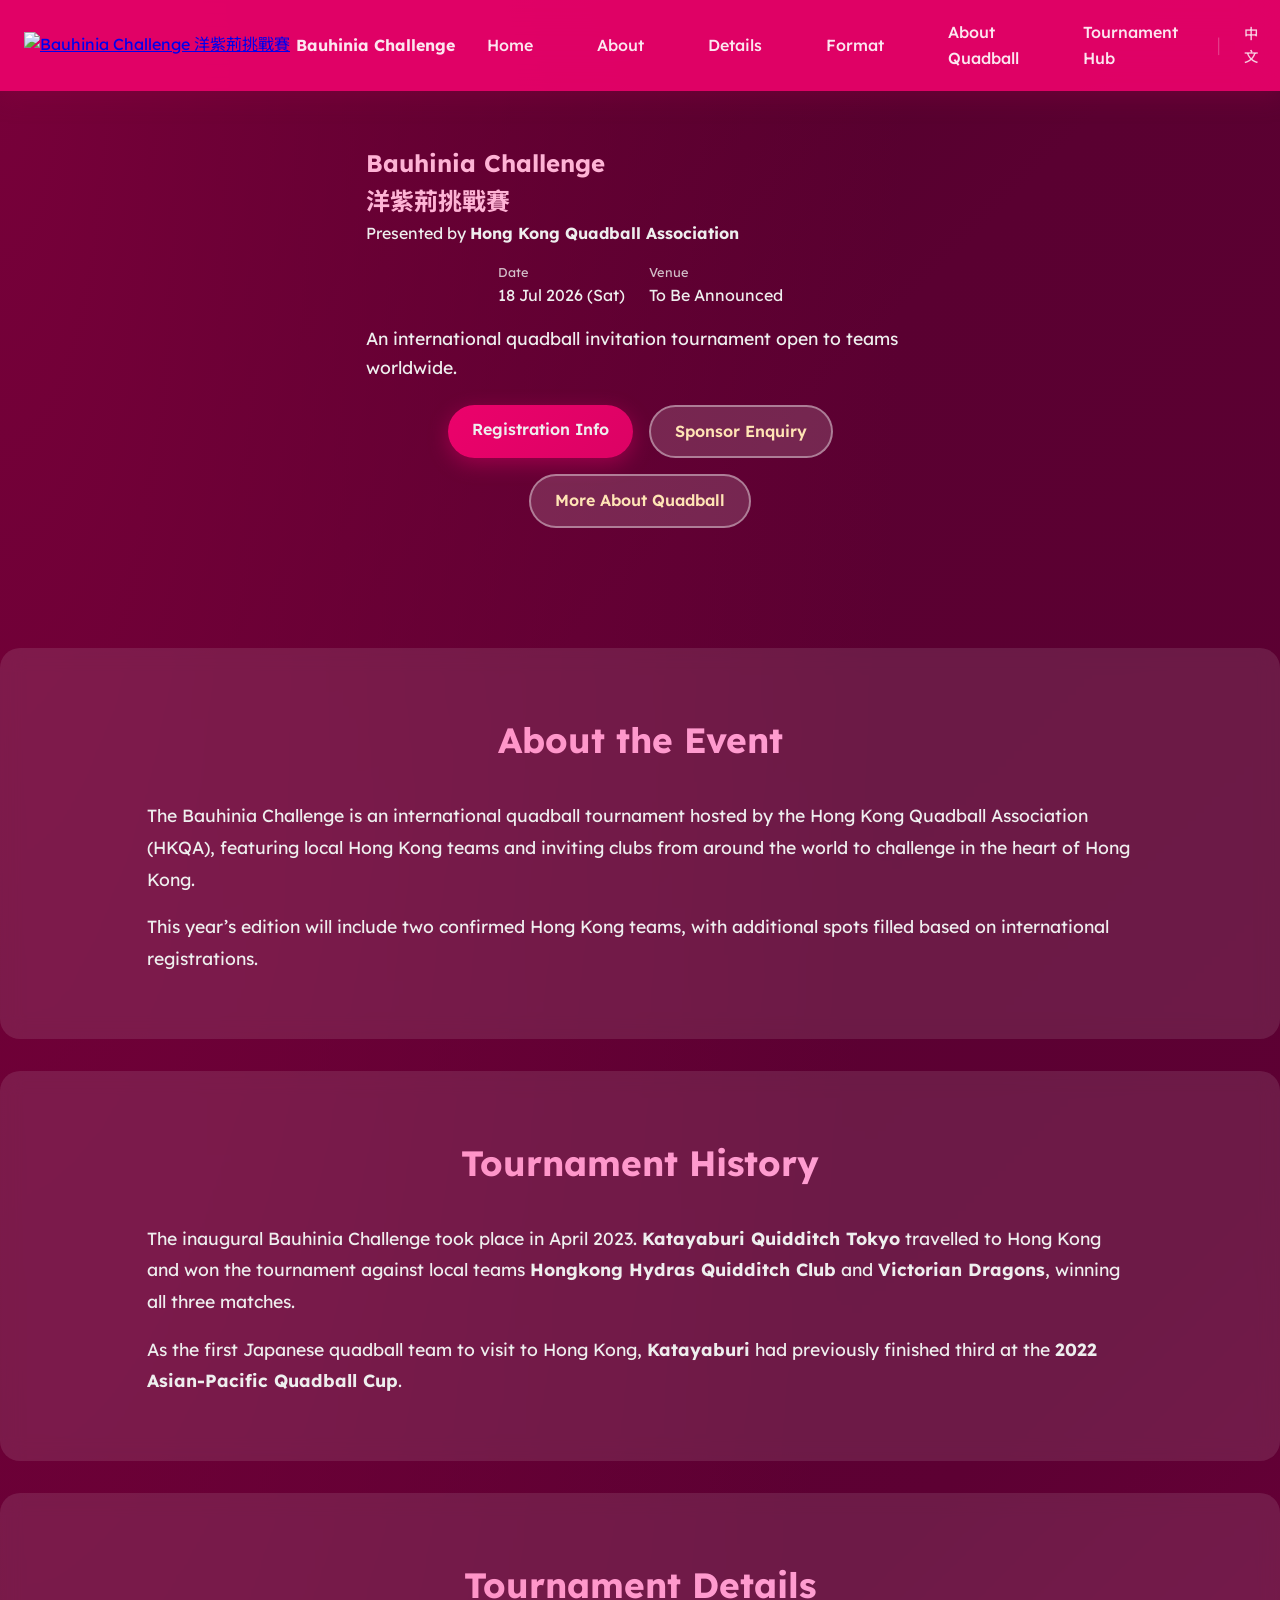
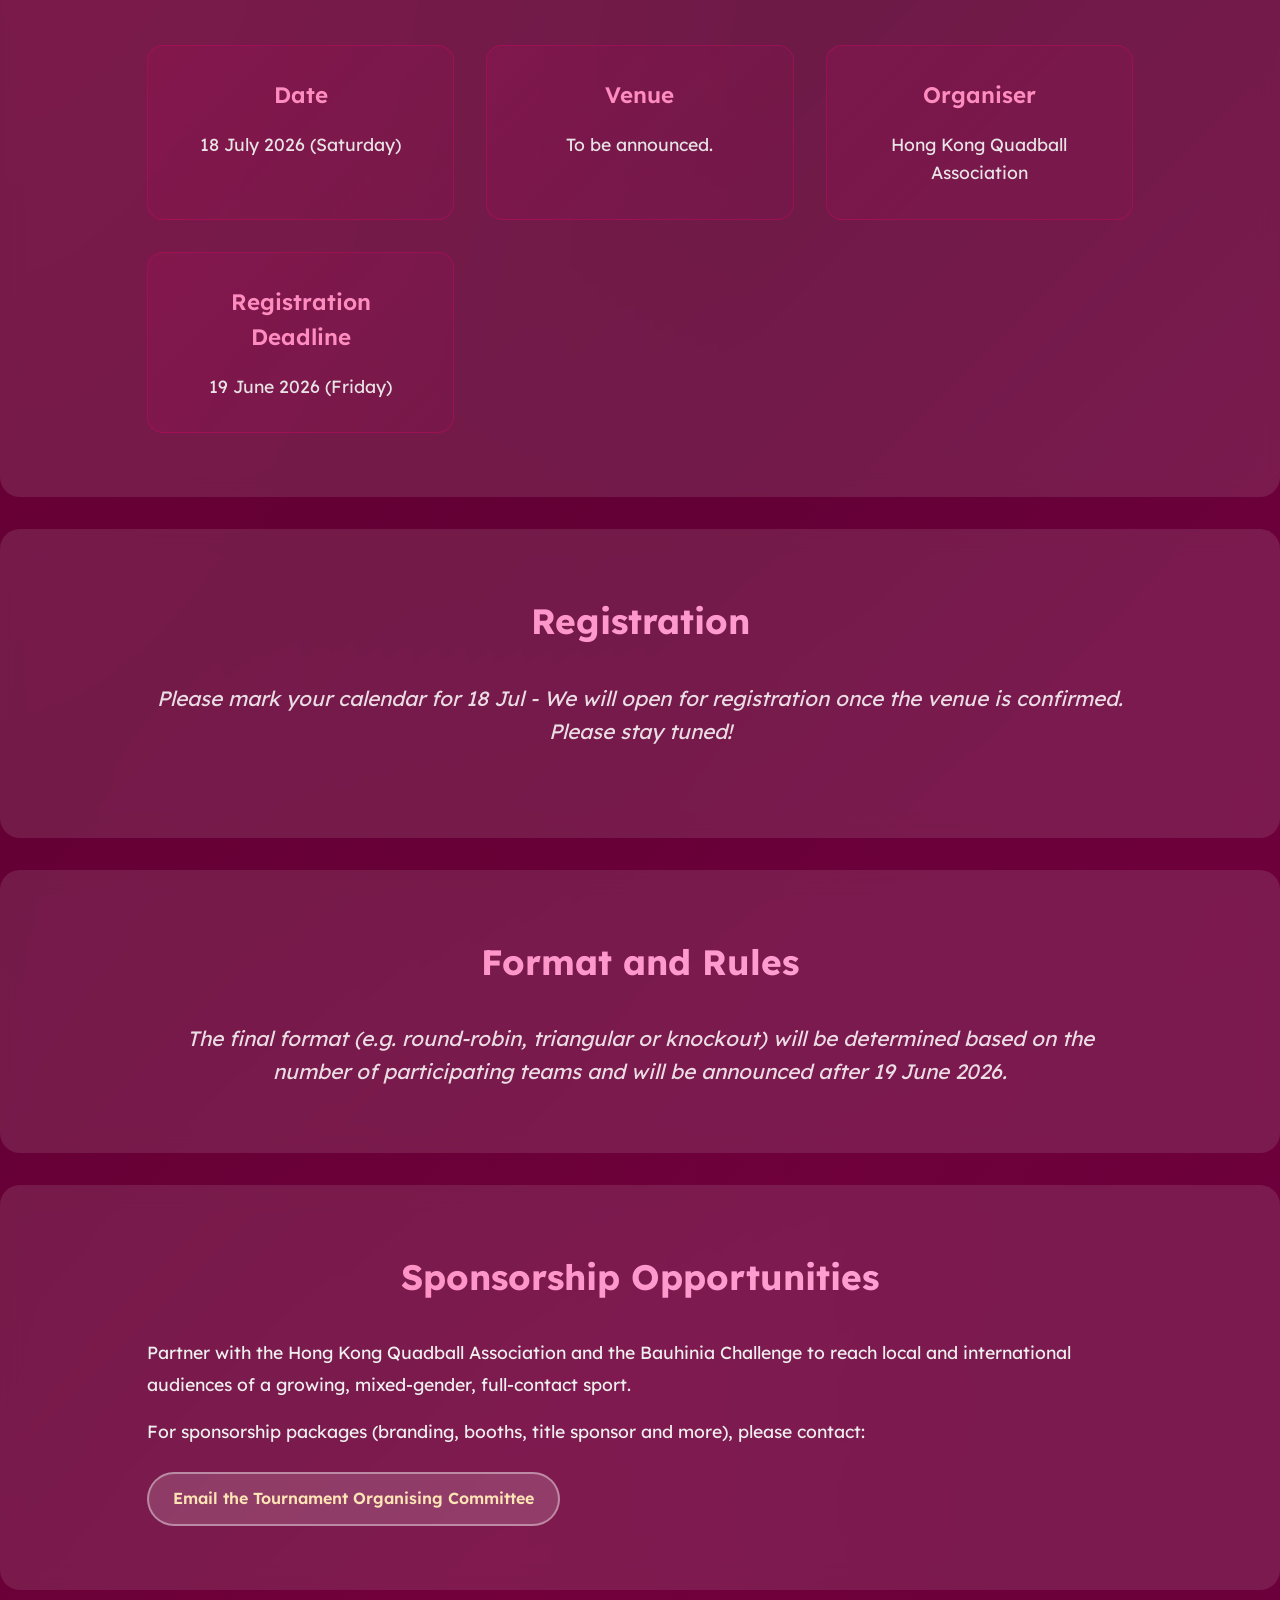
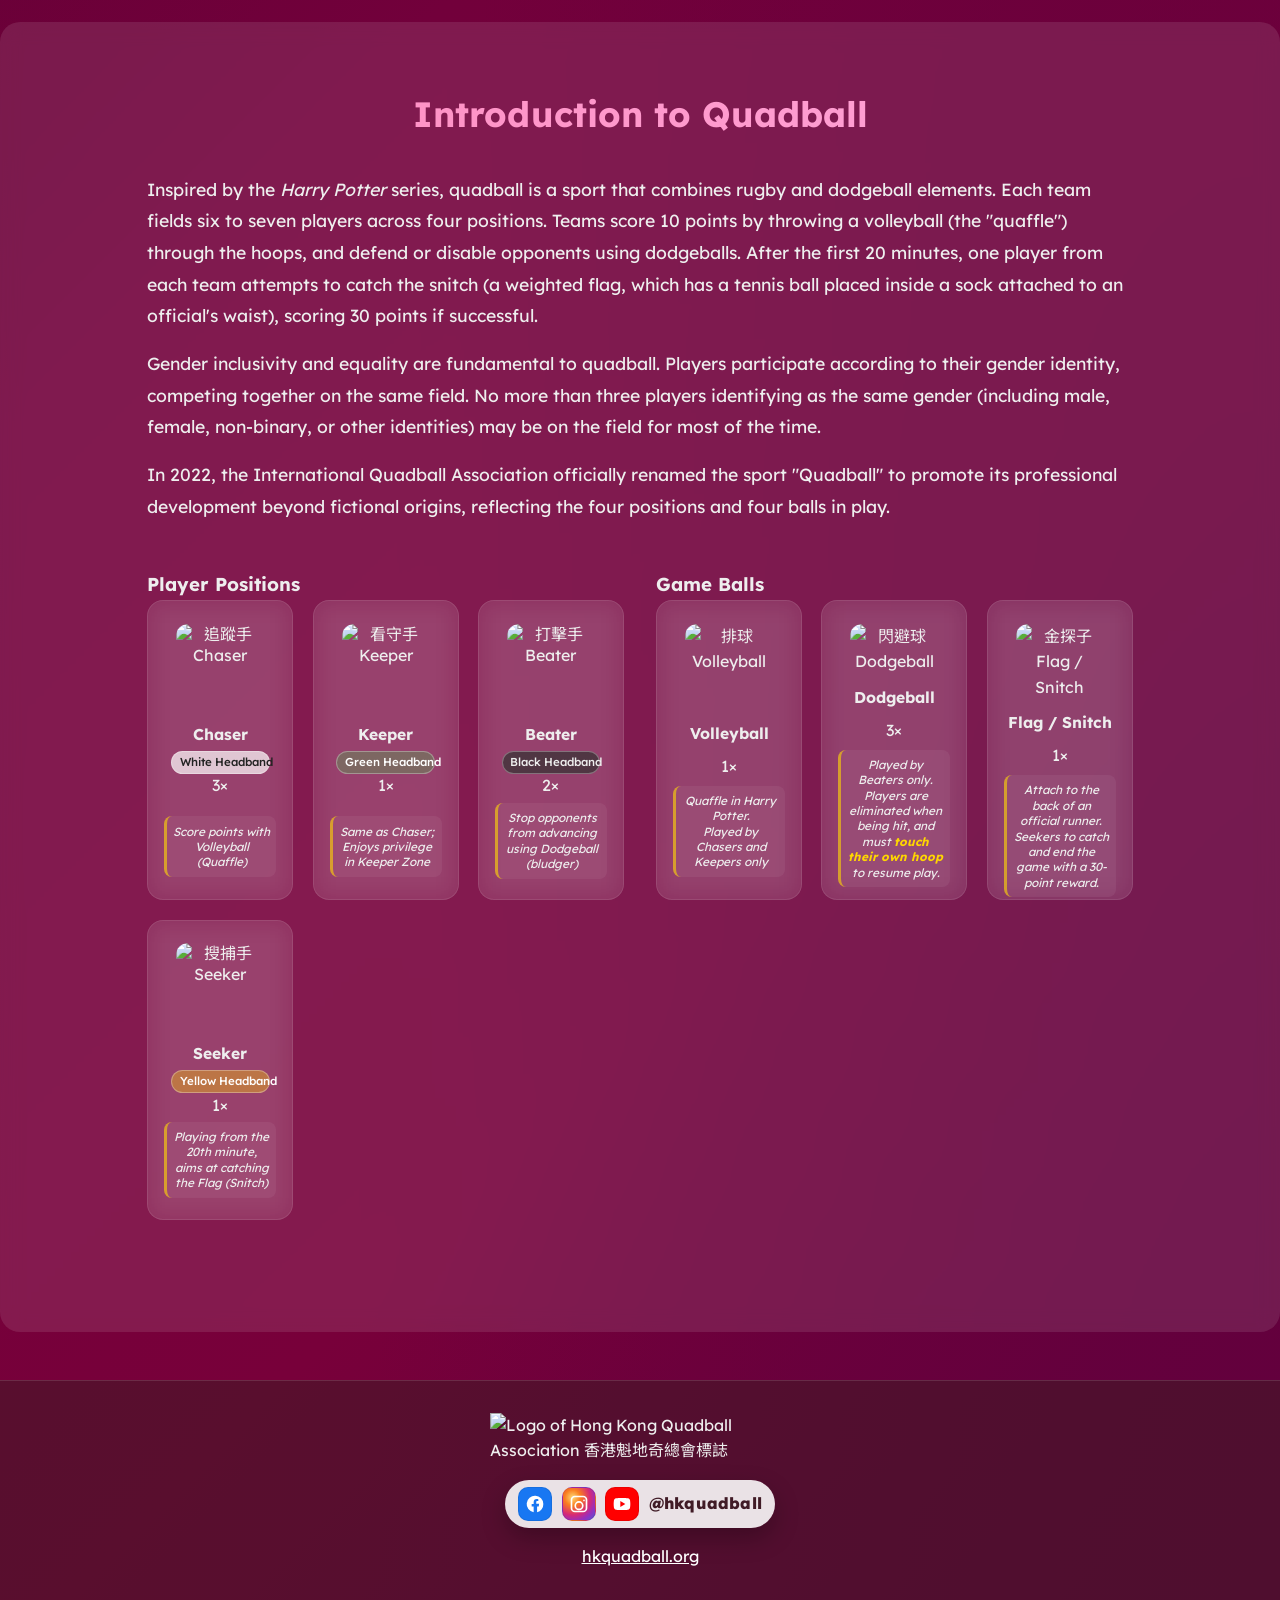
==== bauhinia-challenge/2026/index.html @ 923cb6cb "CSS Updates" ====
<!DOCTYPE html>
<html lang="en, zh-HK">
<head>
	<meta charset="UTF-8">
	<title>Bauhinia Challenge (2026) 洋紫荊挑戰賽（二零二六）</title>
	<meta name="viewport" content="width=device-width, initial-scale=1">
	<link rel="stylesheet" href="assets/bc.css">
</head>
<body>
<!-- Postponement Modal 
<div id="postpone-modal" class="modal-overlay" role="dialog" aria-labelledby="modal-title" aria-modal="true">
  <div class="modal-box">
    <header class="modal-header">
      <p><h3 id="modal-title">賽程更新</h3></p>
      <p><h3 id="modal-title-en">Tournament Update</h3></p>
      <button class="modal-close" aria-label="Close notice">&times;</button>
    </header>

    <div class="modal-body">
      <p>
        香港魁地奇盃現將定於<span class="alnum">2026</span>年<span class="alnum">4</span>月<span class="alnum">25</span>日（星期六）舉行。<br>
        感謝支持！
      </p>
      <p>
        The Hong Kong Quadball Cup will now take place on 25 April (Sat).<br>
		Thank you for your support!
      </p>
    </div>

    <footer class="modal-footer">
		<a	href="https://link.hkquidditch.org/playhkqc" 
			class="btn btn-secondary modal-action" 
			target="_blank" rel="noopener" style="display: none">
			<span>填寫賽程規劃表格</span><br>
			<span>Submit Availability</span>
		</a>
		<button class="btn btn-primary modal-dismiss">
        <span>收到，繼續瀏覽網頁</span><br>
        <span>Got it, continue to site</span>
      </button>
    </footer>
  </div>
</div>
-->
<!-- Navbar -->
  <nav class="navbar">
    <div class="navbar-brand">
		<a href="#hero" class="navbar-logo" aria-label="Bauhinia Challenge 洋紫荊挑戰賽">
			<img src="assets/img/Player-Keeper.png" alt="Bauhinia Challenge 洋紫荊挑戰賽" class="navbar-logo-img">
		</a>
		<a href="#hero" class="navbar-title" aria-label="Bauhinia Challenge 洋紫荊挑戰賽">
			<span class="en">Bauhinia Challenge</span><span class="zh">洋紫荊挑戰賽</span>
		</a>
	</div>

    <ul class="navbar-menu">
      <li><a href="#hero" class="nav-link zh">首頁</a></li>
		<li><a href="#hero" class="nav-link en">Home</a></li>
      <li><a href="#about-event" class="nav-link zh">關於</a></li>
		<li><a href="#about-event" class="nav-link en">About</a></li>
      <li><a href="#details" class="nav-link zh">賽事資料</a></li>
		<li><a href="#details" class="nav-link en">Details</a></li>
      <li style="display: none"><a href="#teams" class="nav-link zh">隊伍</a></li>
		<li style="display: none"><a href="#teams" class="nav-link en">Teams</a></li>
	  <li><a href="#format" class="nav-link zh">賽制</a></li>
		<li><a href="#format" class="nav-link en">Format</a></li>
	  <li><a href="#quadball-intro" class="nav-link zh">運動簡介</a></li>
		<li><a href="#quadball-intro" class="nav-link en">About Quadball</a></li>
	  <li><a href="https://tournament.hkquadball.org/hub.html" class="nav-link zh">其他賽事</a></li>
		<li><a href="https://tournament.hkquadball.org/hub.html" class="nav-link en">Tournament Hub</a></li>
      <li class="lang-switcher">
        <span class="lang-separator">│</span>
        <a href="#" class="lang-toggle active" data-lang="zh">中文</a>
        <span class="lang-separator">│</span>
        <a href="#" class="lang-toggle" data-lang="en">EN</a>
      </li>
    </ul>
  </nav>

<!-- Hero -->
  <section id="hero">
    <div class="hero-content">
      <p class="hero-tagline zh"><strong>香港魁地奇總會</strong> 呈獻</p>

      <!-- hero title image -->
      <div class="hero-title-img">
        <h1>
          Bauhinia Challenge<br>洋紫荊挑戰賽
        </h1>
	  <p class="hero-tagline en">Presented by <strong>Hong Kong Quadball Association</strong></p>
    </div>

      <div class="hero-meta">
        <div class="hero-meta-item">
          <span class="label"><span class="zh">日期</span><span class="en">Date</span></span>
          <span class="value date">
			  <span class="zh"><span class="alnum">2026</span>年<span class="alnum">7</span>月<span class="alnum">18</span>日（六）</span>
			  <span class="en">18 Jul 2026 (Sat)</span>
		  </span>
        </div>
        <div class="hero-meta-item">
          <span class="label"><span class="zh">地點</span><span class="en">Venue</span></span>
          <span class="value"><span class="zh">待定<span class="alnum">&nbsp;</span></span><span class="en">To Be Announced</span></span>
        </div>
      </div>

      <p class="hero-subtitle zh">
        一場面向全球球隊嘅魁地奇邀請賽。
      </p>
      <p class="hero-subtitle en">
        An international quadball invitation tournament open to teams worldwide.
      </p>

      <div class="hero-actions">
        <a href="#registration" class="btn btn-primary"><span class="zh">查看報名詳情</span><span class="en">Registration Info</span></a>
		<a href="https://link.hkquidditch.org/playhkqc/" class="btn btn-primary" style="display: none"><span class="zh">立即報名</span><span class="en">Register Now</span></a>
		<a href="https://www.youtube.com/@hkquadball/live/" class="btn btn-primary" style="display: none"><span class="zh">收睇現場直播</span><span class="en">Watch Live</span></a>
        <a href="mailto:tournament@hkquadball.org" class="btn btn-secondary"><span class="zh">贊助查詢</span><span class="en">Sponsor Enquiry</span></a>
		<a href="#quadball-intro" class="btn btn-secondary"><span class="zh">認識魁地奇運動</span><span class="en">More About Quadball</span></a>
      </div>
<!--
      <p class="hero-note zh">
        《二零二六年香港魁地奇盃》將延至<span class="alnum">2026</span>年<span class="alnum">4</span>月<span class="alnum">25</span>日（星期六）舉行。
      </p>
      <p class="hero-note en">
        The Hong Kong Quadball Cup 2026 will now take place on 25 April (Sat).
      </p>
    </div>

    <div class="hero-image">
      <img
        src="assets/img/2026KV.png"
        alt="Four quadball players in game action"
        class="hero-kv"
      >
    </div>
-->
  </section>
<!--
	<section id="notice" class="section notice-banner">
		<div class="container">
			<div class="notice-box">
				<p class="zh">
					<strong>賽程更新：</strong>
					香港魁地奇盃現將定於<span class="alnum">2026</span>年<span class="alnum">4</span>月<span class="alnum">25</span>日（星期六）舉行。
				</p>
				<p class="en">
					<strong>Tournament update:</strong>
					The Hong Kong Quadball Cup will now take place on 25 April 2026 (Sat).
				</p>
			</div>
		</div>
	</section>
-->
<!-- About Event -->
	<section id="about-event" class="section">
		<div class="container">
			<h2 class="section-title zh">關於賽事</h2>
			<h2 class="section-title en">About the Event</h2>

			<div class="bilingual-text">
				<div class="zh">
					<p>
						洋紫荊挑戰賽為香港魁地奇總會主辦之國際魁地奇邀請賽，集合本地球隊，並歡迎世界各地球隊來港切磋交流。
					</p>
					<p>
						今年賽事將由兩支香港球隊確認參賽，其餘名額會按海外球隊報名情況分配。
					</p>
				</div>
				<div class="en">
					<p>
						The Bauhinia Challenge is an international quadball tournament hosted by the Hong Kong Quadball Association (HKQA), 
						featuring local Hong Kong teams and inviting clubs from around the world to challenge in the heart of Hong Kong.
					</p>
					<p>
						This year’s edition will include two confirmed Hong Kong teams, 
						with additional spots filled based on international registrations.
					</p>
				</div>
			</div>
		</div>
	</section>
	<section id="history" class="section">
		<div class="container">
			<h3 class="section-title zh">賽事背景</h2>
			<h3 class="section-title en">Tournament History</h2>

			<div class="bilingual-text">
				<div class="zh">
					<p>
						首屆洋紫荊挑戰賽於<span class="alnum">2023</span>年<span class="alnum">4</span>月舉行，
						<strong>「<span class="alnum">Katayaburi</span>東京魁地奇會」</strong>遠道來港，
						對戰香港球隊<strong>「<span class="alnum">Hongkong Hydras</span>」</strong>及<strong>「<span class="alnum">Victorian Dragons</span>」</strong>，
						並於三場比賽中全部勝出，順利捧盃。
					</p>
					<p>
						<strong>「<span class="alnum">Katayaburi</span>」</strong>曾於<strong>《<span class="alnum">2022</span>年魁地奇亞太球會冠軍盃》</strong>取得季軍，
						是日本球隊首次訪港參與魁地奇賽事。
					</p>
				</div>
				<div class="en">
					<p>
						The inaugural Bauhinia Challenge took place in April 2023. 
						<strong>Katayaburi Quidditch Tokyo</strong> travelled to Hong Kong and won the tournament against local teams 
						<strong>Hongkong Hydras Quidditch Club</strong> and <strong>Victorian Dragons</strong>, winning all three matches.
					</p>
					<p>
						As the first Japanese quadball team to visit to Hong Kong, 
						<strong>Katayaburi</strong> had previously finished third at the <strong>2022 Asian-Pacific Quadball Cup</strong>.
					</p>
				</div>
			</div>
		</div>
	</section>

<!-- BC2 Details -->
	<section id="details" class="section">
		<div class="container">
			<h2 class="section-title zh">賽事資料</h2>
			<h2 class="section-title en">Tournament Details</h2>
			<div class="details-grid">
				<div class="detail-item">
					<h3><span class="zh">日期</span><span class="en">Date</span></h3>
					<p><span class="en">18 July 2026 (Saturday)</span><span class="zh"><span class="alnum">2026</span>年<span class="alnum">7</span>月<span class="alnum">18</span>日（星期六）</span></p>
				</div>
				<div class="detail-item">
					<h3><span class="zh">地點</span><span class="en">Venue</span></h3>
					<p><span class="en">To be announced.</span><span class="zh">比賽場地有待確認，稍後公佈。</span></p>
				</div>
				<div class="detail-item">
					<h3><span class="zh">主辦機構</span><span class="en">Organiser</span></h3>
					<p><span class="en">Hong Kong Quadball Association</span><span class="zh">香港魁地奇總會</span></p>
				</div>
				<div class="detail-item">
					<h3><span class="zh">報名截止日期</span><span class="en">Registration Deadline</span></h3>
					<p>
						<span class="en">19 June 2026 (Friday)</span>
						<span class="zh"><span class="alnum">2026</span>年<span class="alnum">6</span>月<span class="alnum">19</span>日<br>（星期五／端午節）</span>
					</p>
				</div>
			</div>
		</div>
	</section>

<!-- Registration -->
	  <section id="registration" class="section">
		<div class="container">
			<h2 class="section-title zh">報名</h2>
			<h2 class="section-title en">Registration</h2>
			<p class="coming-soon">
				<span class="zh">請大家預留<span class="alnum">7</span>月<span class="alnum">18</span>日，場地一獲確認，本會將隨即開放報名，敬請期待！</span>
				<span class="en">Please mark your calendar for 18 Jul - We will open for registration once the venue is confirmed. Please stay tuned!</span>
			</p>
			<p><br></p>
			<div class="bilingual-text" style="display: none">

				<p class="zh">
					雖然比賽已延期，但我們仍希望了解你的參賽意願。
					請花<span class="alnum">2</span>分鐘填寫此表，幫助我們規劃新賽程。
				</p>
				<p class="en">
					Even though the Cup is postponed, we still want to gauge your availability.
					Please spend 2 minutes on this form to help us plan the new schedule.
				</p>
			</div>
			<div class="section-actions" style="display: none">
				<a	href="https://link.hkquidditch.org/playhkqc" 
					class="btn btn-secondary" 
					target="_blank" rel="noopener">
					<span class="zh">填寫賽程規劃表格</span>
					<span class="en">Submit Availability</span>
				</a>
			</div>
			<div class="bilingual-text"  style="display: none">

				<p class="zh">
					報名費用：港幣<span class="alnum"><strong>350</strong></span>元正<strong>（名額有限，正價為港幣400元）</strong><br>
					<i>首次參賽或轉隊球員須另付球衣費用</i><br>
					<!--<span class="alnum">2026</span>年<span class="alnum">2</span>月<span class="alnum">21</span>日（六）截止報名。-->
				</p>
				<p class="en">
					HK$<span class="alnum"><strong>350</strong></span> <strong>(Limited quota, $400 thereafter)</strong><br>
					<i>First time and transfer players are required to pay additional costs for jersey kit</i><br>
					<!--Registration closes 21 Feb 2026 (Sat).-->
				</p>
				
			</div>
			<a href="https://link.hkquidditch.org/playhkqc" class="btn btn-primary" style="display: none"><span class="zh">立即報名</span><span class="en">Register Now</span></a>
		</div>
	  </section>

<!-- Schedule -->
	  <section id="schedule" class="section" style="display: none">
		<div class="container">
		  <h2 class="section-title zh">賽程表</h2>
		  <h2 class="section-title en">Schedule</h2>
		  <p class="coming-soon">
			<span class="zh">賽程表容後公佈。</span>
			<span class="en">The schedule will be announced in due course.</span>
		  </p>
		  <div class="bilingual-text">
			<p class="zh" style="text-align: center; display: none">
			  時間：<span class="alnum">2026</span>年<span class="alnum">4</span>月<span class="alnum">25</span>日（星期六）下午
			</p>
			<p class="en" style="text-align: center; display: none">
			  Time: Afternoon of 25 April 2026 (Sat)
			</p>

		  </div>
		</div>
	  </section>

<!-- BC1 Highlights -->
		<section id="highlights" class="section" style="display: none">
		  <div class="container">
			<h2 class="section-title zh">上屆精彩重溫</h2>
			<h2 class="section-title en">Highlights from 2023</h2>

			<div class="bilingual-text">
			  <p class="zh">
				重溫<span class="alnum">2025</span>年香港魁地奇盃精彩時刻，感受比賽氣氛，為今年賽事熱身。
			  </p>
			  <p class="en">
				Relive the best moments from the 2025 Hong Kong Quadball Cup
				to get a taste of the atmosphere for this year’s edition.
			  </p>
			</div>

			<div class="highlights-layout">
			  <!-- Carousel -->
			  <div class="highlights-media">
				<div class="carousel" aria-label="HKQC 2025 photo highlights">
				  <button class="carousel-arrow prev" type="button" aria-label="Previous photo">&#10094;</button>

				  <div class="carousel-track">
					<!-- Slide 1 -->
					<div class="carousel-slide is-active">
					  <img src="assets/img/2025HKQC-01-H-Law.JPG"
						   alt="HKQC 2025 highlight 1">
					</div>
					<!-- Slide 2 -->
					<div class="carousel-slide">
					  <img src="assets/img/2025HKQC-02-C-Lam.JPG"
						   alt="HKQC 2025 highlight 2">
					</div>
					<!-- Slide 3 -->
					<div class="carousel-slide">
					  <img src="assets/img/2025HKQC-03-JC-Cheung.JPG"
						   alt="HKQC 2025 highlight 3">
					</div>
					<!-- Slide 4 -->
					<div class="carousel-slide">
					  <img src="assets/img/2025HKQC-04-C-Lam.JPG"
						   alt="HKQC 2025 highlight 4">
					</div>
					<!-- Slide 5 -->
					<div class="carousel-slide">
					  <img src="assets/img/2025HKQC-05-H-Law.JPG"
						   alt="HKQC 2025 highlight 5">
					</div>
					<!-- Slide 6 -->
					<div class="carousel-slide">
					  <img src="assets/img/2025HKQC-06-JC-Cheung.JPG"
						   alt="HKQC 2025 highlight 6">
					</div>
					<!-- Add up to ~10 slides -->
					<!--
					<div class="carousel-slide">
					  <img src="assets/img/highlights-2025-03.jpg"
						   alt="HKQC 2025 highlight 3">
					</div>
					-->
				  </div>

				  <button class="carousel-arrow next" type="button" aria-label="Next photo">&#10095;</button>

				  <div class="carousel-dots">
					<button class="dot is-active" type="button" aria-label="Go to slide 1"></button>
					<button class="dot" type="button" aria-label="Go to slide 2"></button>
					<button class="dot" type="button" aria-label="Go to slide 3"></button>
					<button class="dot" type="button" aria-label="Go to slide 4"></button>
					<button class="dot" type="button" aria-label="Go to slide 5"></button>
					<button class="dot" type="button" aria-label="Go to slide 6"></button>
					<!-- Add one dot per slide -->
				  </div>
				</div>
			  </div>

			  <!-- Live stream replay -->
			  <div class="highlights-actions">
				<a
				  href="https://www.youtube.com/watch?v=ID8aLzyCmgk"
				  class="btn btn-primary"
				  target="_blank"
				  rel="noopener"
				>
				  <span class="zh"><span class="alnum">2025</span>年直播重溫</span>
				  <span class="en">Watch 2025 Live Stream Replay</span>
				</a>
			  </div>
			</div>
			
		  </div>
		</section>
<!-- Teams -->
	  <section id="teams" class="section" style="display: none">
		<div class="container">
		  <h2 class="section-title zh">參賽隊伍</h2>
		  <h2 class="section-title en">Teams</h2>
		  <p class="coming-soon">
			<span class="zh">隊伍及球員名單容後公佈。</span>
			<span class="en">Team and player rosters will be announced later.</span>
		  </p>
		</div>
	  </section>

<!-- HKQC Rules -->
	<section id="format" class="section" style="display: ">
		<div class="container">
			<h2 class="section-title zh">賽制與規則</h2>
			<h2 class="section-title en">Format and Rules</h2>
			<p class="coming-soon" style="display: ">
				<span class="zh">
					最終賽制（例如單循環聯賽、三角賽或淘汰賽）將視實際參賽隊數而定，
					並會於<span class="alnum">2026</span>年<span class="alnum">6</span>月<span class="alnum">19</span>日後公佈。
				</span>
				<span class="en">
					The final format (e.g. round-robin, triangular or knockout) will be determined 
					based on the number of participating teams and will be announced after 19 June 2026.
				</span>
			</p>
			<div class="bilingual-text" style="display: none">

				<p class="zh">
					參賽隊伍<span class="alnum"><strong>Hongkong Hydras Quidditch Club</strong></span>及<span class="alnum"><strong>Victorian Dragons</strong></span>將對賽兩輪決出冠軍，勝出條件依序為：
				</p>
				<p class="en">
					The teams – <strong>Hongkong Hydras Quidditch Club</strong> and <strong>Victorian Dragons</strong> – will play a
					two-legged tie. The champion is awarded to the team that has:
				</p>
				<ol type="1">
					<li><span class="zh">最多勝出場數</span><span class="en">A greater number of games won, otherwise;</span>
					<li><span class="zh">最高累計得分</span><span class="en">A higher cumulative score, otherwise;</span>
					<li><span class="zh">奪得最多金探子</span><span class="en">A greater number of snitch (flag) catches, otherwise;</span>
					<li><span class="zh">最快奪得金探子</span><span class="en">Fastest snitch (flag) capture</span>
				</ol>
				<a href="https://drive.google.com/file/d/1QKUDcs4zGoivMqrS-YDl_Su-yYP_knRl/view?usp=sharing" class="btn btn-secondary"><span class="zh">《賽事章則》（只提供英文版）</span><span class="en">Tournament Regulations (External Link)</span></a>
			</div>
		</div>
	</section>

<!-- Sponsorship -->
	<section id="sponsor" class="section" style="display: ">
		<div class="container">
			<h2 class="section-title zh">贊助機會</h2>
			<h2 class="section-title en">Sponsorship Opportunities</h2>
			<div class="bilingual-text">
				<div class="zh">
					<p>
						歡迎與香港魁地奇總會及洋紫荊挑戰賽合作，接觸本地及海外關注這項混性別全接觸新興運動的觀眾群。
					</p>
					<p>
						如欲查詢品牌曝光、展位、冠名贊助等合作方案，請聯絡：
					</p>
				</div>
				<div class="en">
					<p>
						Partner with the Hong Kong Quadball Association and the Bauhinia Challenge 
						to reach local and international audiences of a growing, mixed-gender, full-contact sport.
					</p>
					<p>
						For sponsorship packages (branding, booths, title sponsor and more), please contact:
					</p>
				</div>
				<a 
				  href="mailto:tournament@hkquadball.org"
				  class="btn btn-secondary">
					<span class="zh">電郵賽事籌委會</span>
					<span class="en">Email the Tournament Organising Committee</span>
				</a>
			</div>
		</div>
	</section>
	
<!-- Quadball Info -->
	<section id="quadball-intro" class="section">
		<div class="container">
			<h2 class="section-title zh">魁地奇運動簡介</h2>
			<h2 class="section-title en">Introduction to Quadball</h2>

			<div class="bilingual-text">
				<div class="zh">
					<p>
					  魁地奇運動受名著《哈利波特》啟發，將欖球及閃避球兩項緊張刺激的運動融為一體。
					  比賽時，各隊將派出六至七名球員作賽。球員分成四個崗位，球隊成功把排球（即《哈利波特》中的快浮）
					  投過球圈即得<span class="alnum">10</span>分，並可利用閃避球（即《哈利波特》中的搏格）截擊對手。
					  開賽<span class="alnum">20</span>分鐘後每隊各派一隊員搶奪金探子（實為置於特定裁判後方腰間的長襪，內裏裝有網球為負重），成功搶得金探子一隊得<span class="alnum">30</span>分。
					</p>
					<p>
					  魁地奇運動以推廣性別共融平等為宗旨，球員按其性別認同參與，同場較量，每隊場內男、女、非二元或其他性別球員大部份時間不可佔多於三人。
					</p>
					<p>
					  國際魁地奇協會<span class="alnum">2022</span>年將運動更名為「<span class="alnum">Quadball</span>」，希望推動魁地奇運動跳出小說幻想世界，邁向專業發展，同時反映場內球員分成四種崗位，以四個皮球對賽。
					</p>
				</div>

				<div class="en">
					<p>
					  Inspired by the <i>Harry Potter</i> series, quadball is a sport that combines rugby and dodgeball elements.
					  Each team fields six to seven players across four positions. Teams score 10 points by throwing a volleyball (the "quaffle")
					  through the hoops, and defend or disable opponents using dodgeballs.
					  After the first 20 minutes, one player from each team attempts to catch the snitch
					  (a weighted flag, which has a tennis ball placed inside a sock attached to an official's waist), scoring 30 points if successful.
					</p>
					<p>
					  Gender inclusivity and equality are fundamental to quadball. Players participate according to their gender identity, competing together on the same field.
					  No more than three players identifying as the same gender (including male, female, non-binary, or other identities) may be on the field for most of the time.
					</p>
					<p>
					  In 2022, the International Quadball Association officially renamed the sport "Quadball" to promote its professional development beyond fictional origins,
					  reflecting the four positions and four balls in play.
					</p>
				</div>
			</div>
			
			<div class="quadball-cards">
			<!-- 左：球員位置 -->
				<div class="positions-group">
					<h3 class="group-title zh">球員崗位</h3>
					<h3 class="group-title en">Player Positions</h3>
					
					<div class="position-grid">
					  
						<!-- 1-追蹤手 Chaser -->
						<div class="position-card chaser">
							<div class="position-info">
								<img src="assets/img/Player-Chaser.png" alt="追蹤手 Chaser" class="player-icon">
								<span class="position-name zh">追蹤手</span>
								<span class="position-name en">Chaser</span>
								<span class="headband-box zh white">佩戴白色頭巾</span>
								<span class="headband-box en white">White Headband</span>
								<span class="count">3×</span>
							</div>
							<!-- 備註 -->
							<div class="position-note">
								<span class="zh">使用排球（「快浮」）進攻球圈得分</span>
								<span class="en">Score points with Volleyball (<i>Quaffle</i>)</span>
							</div>
						</div>
						
						<!-- 2-看守手 Keeper -->
						<div class="position-card keeper">
							<div class="position-info">
								<img src="assets/img/Player-Keeper.png" alt="看守手 Keeper" class="player-icon">
								<span class="position-name zh">看守手</span>
								<span class="position-name en">Keeper</span>
								<span class="headband-box zh green">佩戴綠色頭巾</span>
								<span class="headband-box en green">Green Headband</span>
								<span class="count">1×</span>
							</div>
							<!-- 備註 -->
							<div class="position-note">
								<span class="zh">與追蹤手相同，另於禁區內享防守特權</span>
								<span class="en">Same as Chaser; Enjoys privilege in Keeper Zone</span>
							</div>
						</div>
						
						<!-- 3-打擊手 Beater -->
						<div class="position-card beater">
							<div class="position-info">
								<img src="assets/img/Player-Beater.png" alt="打擊手 Beater" class="player-icon">
								<span class="position-name zh">打擊手</span>
								<span class="position-name en">Beater</span>
								<span class="headband-box zh black">佩戴黑色頭巾</span>
								<span class="headband-box en black">Black Headband</span>
								<span class="count">2×</span>
							</div>
							<!-- 備註 -->
							<div class="position-note">
								<span class="zh">利用閃避球（「搏格」）截擊對手，阻礙對方攻勢</span>
								<span class="en">Stop opponents from advancing using Dodgeball (<i>bludger</i>)</span>
							</div>
						</div>
						
						<!-- 4-搜捕手 Seeker -->
						<div class="position-card seeker">
							<div class="position-info">
								<img src="assets/img/Player-Seeker.png" alt="搜捕手 Seeker" class="player-icon">
								<span class="position-name zh">搜捕手</span>
								<span class="position-name en">Seeker</span>
								<span class="headband-box zh yellow">佩戴黃色頭巾</span>
								<span class="headband-box en yellow">Yellow Headband</span>
								<span class="count">1×</span>
							</div>
							<!-- 備註 -->
							<div class="position-note">
								<span class="zh">開賽後第<span class="alnum">20</span>分鐘上場，目標是奪得垂於裁判腰後的金探子</span>
								<span class="en">Playing from the 20th minute, aims at catching the Flag (<i>Snitch</i>)</span>
							</div>
						</div>
					</div>
				</div>
				<!-- 右：皮球 -->
				<div class="balls-group">
					<h3 class="group-title zh">比賽用球</h3>
					<h3 class="group-title en">Game Balls</h3>	
					<div class="ball-grid">
						<!-- Volleyball -->
						<div class="ball-card volleyball">
							<img src="assets/img/Balls-Volleyball.png" alt="排球 Volleyball" class="ball-icon">
							<h4 class="position-name zh">排球（「快浮」）</h4>
							<h4 class="position-name en">Volleyball</h4>
							<span class="count">1×</span>
							<!-- 備註 -->
							<div class="position-note">
								<span class="zh">限追蹤手、看守手使用</span>
								<span class="en"><i>Quaffle in Harry Potter.</i><br>Played by Chasers and Keepers only</span>
							</div>
						</div>
						  
						<!-- Dodgeball -->
						<div class="ball-card dodgeball">
							<img src="assets/img/Balls-Dodgeball.png" alt="閃避球 Dodgeball" class="ball-icon">
							<h4 class="position-name zh">閃避球（「搏格」）</h4>
							<h4 class="position-name en">Dodgeball</h4>
							<span class="count">3×</span>
							<!-- 備註 -->
							<div class="position-note">
								<span class="zh">限打擊手使用，擊中對手即時淘汰，須 <strong>觸碰己方球圈</strong> 復活</span>
								<span class="en">Played by Beaters only. Players are eliminated when being hit, and must <strong>touch their own hoop</strong> to resume play.</span>
							</div>
						</div>
						  
						<!-- Snitch -->
						<div class="ball-card snitch">
							<img src="assets/img/Balls-Flag.png" alt="金探子 Flag / Snitch" class="ball-icon">
							<h4 class="position-name zh">金探子</h4>
							<h4 class="position-name en">Flag / Snitch</h4>
							<span class="count">1×</span>
							<!-- 備註 -->
							<div class="position-note">
								<span class="zh">置於裁判後方，搜捕手成功搶奪即得<span class="alnum">30</span>分並完成賽事。</span>
								<span class="en">Attach to the back of an official runner. Seekers to catch and end the game with a 30-point reward.</span>
							</div>
						</div>
					</div>
				</div>
			</div>
		</div>
	</section>

	<footer class="site-footer">
		<div class="footer-inner">
			<div class="footer-credits" style="display: none">
				<p>
					<span class="zh">封面圖片：<span class="alnum">2025</span>年香港魁地奇盃義工</span><span class="alnum"><span class="en">Cover photo: </span>JC Cheung, Christy Lam<span class="en">, volunteers of Hong Kong Quadball Cup 2025</span></span>
					<br>
					<span class="zh">往年活動圖片：<span class="alnum">2025</span>年香港魁地奇盃義工</span><span class="alnum"><span class="en">2025 activity highlights photo: </span>JC Cheung, Christy Lam, Henry Law<span class="en">, volunteers of Hong Kong Quadball Cup 2025</span></span>
					<br>
					<span class="zh">插圖：</span><span class="alnum"><span class="en">Illustration: </span>Gordon Choi/HKQA</span>
				</p>
			</div>

			<div class="footer-social">
			    <img
				  src="assets/img/HKQA-Logo-w-text-WHITE.png"
				  alt="Logo of Hong Kong Quadball Association 香港魁地奇總會標誌"
				  class="footer-logo"
				>	
			</div>
			<div class="footer-social">
				<div class="social-pill" aria-label="HKQA social links">
					<a class="social-icon facebook" href="https://www.facebook.com/hkquadball" target="_blank" rel="noopener"
					   aria-label="HKQA Facebook">
					  <svg viewBox="0 0 24 24" aria-hidden="true">
						<path d="M22 12a10 10 0 1 0-11.6 9.9v-7H8v-2.9h2.4V9.8c0-2.4 1.4-3.7 3.6-3.7 1 0 2 .2 2 .2v2.2h-1.1c-1.1 0-1.4.7-1.4 1.4v1.7H16.9L16.5 15h-2v7A10 10 0 0 0 22 12z"/>
					  </svg>
					</a>

					<a class="social-icon instagram" href="https://www.instagram.com/hkquadball/" target="_blank" rel="noopener"
					   aria-label="HKQA Instagram">
					  <svg viewBox="0 0 24 24" aria-hidden="true">
						<path d="M7 2h10a5 5 0 0 1 5 5v10a5 5 0 0 1-5 5H7a5 5 0 0 1-5-5V7a5 5 0 0 1 5-5zm10 2H7a3 3 0 0 0-3 3v10a3 3 0 0 0 3 3h10a3 3 0 0 0 3-3V7a3 3 0 0 0-3-3zm-5 4.5A5.5 5.5 0 1 1 6.5 14 5.5 5.5 0 0 1 12 8.5zm0 2A3.5 3.5 0 1 0 15.5 14 3.5 3.5 0 0 0 12 10.5zM18 6.7a1 1 0 1 1-1 1 1 1 0 0 1 1-1z"/>
					  </svg>
					</a>

					<a class="social-icon youtube" href="https://www.youtube.com/@hkquadball" target="_blank" rel="noopener"
					   aria-label="HKQA YouTube">
					  <svg viewBox="0 0 24 24" aria-hidden="true">
						<path d="M21.6 7.2a3 3 0 0 0-2.1-2.1C17.8 4.7 12 4.7 12 4.7s-5.8 0-7.5.4A3 3 0 0 0 2.4 7.2 31.6 31.6 0 0 0 2 12a31.6 31.6 0 0 0 .4 4.8 3 3 0 0 0 2.1 2.1c1.7.4 7.5.4 7.5.4s5.8 0 7.5-.4a3 3 0 0 0 2.1-2.1A31.6 31.6 0 0 0 22 12a31.6 31.6 0 0 0-.4-4.8zM10 15.5v-7l6 3.5-6 3.5z"/>
					  </svg>
					</a>

					<span class="social-handle">@hkquadball</span>
				</div>	
			</div>				
			<div class="footer-social">
				<a href="https://www.hkquadball.org" target="_blank" rel="noopener" aria-label="HKQA Website" style="color: white">hkquadball.org</a>
			</div>

		</div>
	</footer>

  <!-- Scripts -->
  <script>
    // 語言自動偵測
    function detectLanguage() {
      const lang = (navigator.language || navigator.userLanguage || 'zh').substr(0, 2);
      return lang === 'zh' ? 'zh' : 'en';
    }

    document.addEventListener('DOMContentLoaded', function () {
      const defaultLang = detectLanguage();
      document.documentElement.className = 'lang-' + defaultLang;

      const toggles = document.querySelectorAll('.lang-toggle');
      toggles.forEach(btn => {
        btn.classList.toggle('active', btn.dataset.lang === defaultLang);
        btn.addEventListener('click', e => {
          e.preventDefault();
          const lang = btn.dataset.lang;
          document.documentElement.className = 'lang-' + lang;
          toggles.forEach(b => b.classList.remove('active'));
          btn.classList.add('active');
        });
      });

      // 中英混排：包 alnum
      function wrapAlphanumeric(text) {
        return text.replace(/(\d+(\.\d+)?%?|\b[a-zA-Z]+\b)/g, '<span class="alnum">$1</span>');
      }

      document.querySelectorAll('.alnum-target').forEach(el => {
        el.innerHTML = wrapAlphanumeric(el.textContent);
      });
    });

	  // Simple carousel for highlights
	  document.addEventListener('DOMContentLoaded', function () {
		const carousel = document.querySelector('.carousel');
		if (!carousel) return;

		const track = carousel.querySelector('.carousel-track');
		const slides = Array.from(carousel.querySelectorAll('.carousel-slide'));
		const prevBtn = carousel.querySelector('.carousel-arrow.prev');
		const nextBtn = carousel.querySelector('.carousel-arrow.next');
		const dots = Array.from(carousel.querySelectorAll('.dot'));
		let index = 0;

		function updateCarousel(newIndex) {
		  index = (newIndex + slides.length) % slides.length;

		  slides.forEach((slide, i) => {
			slide.classList.toggle('is-active', i === index);
		  });
		  dots.forEach((dot, i) => {
			dot.classList.toggle('is-active', i === index);
		  });
		  track.style.transform = `translateX(-${index * 100}%)`;
		}

		prevBtn.addEventListener('click', () => updateCarousel(index - 1));
		nextBtn.addEventListener('click', () => updateCarousel(index + 1));
		dots.forEach((dot, i) =>
		  dot.addEventListener('click', () => updateCarousel(i))
		);
	  });
	
	// Postponement modal
	document.addEventListener('DOMContentLoaded', function() {
	  const modal = document.getElementById('postpone-modal');
	  const dismissTriggers = modal.querySelectorAll('.modal-dismiss, .modal-close');
	  const overlay = document.querySelector('.modal-overlay');

	  dismissTriggers.forEach(btn => {
		btn.addEventListener('click', () => {
		  modal.classList.add('dismissed');
		  // No localStorage = shows every reload
		});
	  });

	  // No persistence check = always shows
	});

	</script>
</body>
</html>
---- bauhinia-challenge/2026/assets/bc.css ----
@import url('https://fonts.googleapis.com/css2?family=Lexend:ital,wght@0,200..800;1,200..800&family=Noto+Sans+HK:wght@100..900&display=swap');

* { margin: 0; padding: 0; box-sizing: border-box; }

/* Bauhinia Challenge Pink Palette */
:root {
  --bc-primary: #EB026B;          /* MAIN Primary */
  --bc-primary-hover: #DC0264;    /* Hover */
  --bc-primary-base: #C6025A;     /* Gradients */
  --bc-secondary-1: #BB0255;      /* Borders */
  --bc-secondary-2: #B60253;      /* Shadows light */
  --bc-secondary-dark: #920142;   /* Deep shadows */
  --bc-headings: #fe8cbf; /* Tint of #EB026B */
  --bg-pink-1: #3b001b;  /* from #C6025A */
  --bg-pink-2: #42001e;  /* from #DC0264 */
  --bg-pink-3: #460020;  /* from #EB026B - Primary base */
  --bg-pink-4: #380019;  /* from #BB0255 */
  --bg-pink-5: #360018;  /* from #B60253 */
  --bg-pink-6: #2b0013;  /* from #920142 - Deepest */
  --bg-pink-light-1: #63003D;    /* #C6025A lighter */
  --bg-pink-light-2: #72003B;    /* #DC0264 */
  --bg-pink-light-3: #78003A;    /* #EB026B - Primary light bg */
  --bg-pink-light-4: #5D0033;    /* #BB0255 */
  --bg-pink-light-5: #5A0031;    /* #B60253 */
  --bg-pink-light-6: #4B0026;    /* #920142 */
}

html { scroll-behavior: smooth; }

body {
  font-family: "Lexend", "Noto Sans HK", sans-serif;
  line-height: 1.6;
  color: #eee;
  background: 
    radial-gradient(ellipse at top left, var(--bg-pink-light-3) 0%, transparent 50%),
    radial-gradient(ellipse at bottom right, var(--bg-pink-light-1) 0%, transparent 50%),
    linear-gradient(135deg, 
      var(--bg-pink-light-6) 0%, 
      var(--bg-pink-light-5) 20%, 
      var(--bg-pink-light-4) 40%, 
      var(--bg-pink-light-2) 60%, 
      var(--bg-pink-light-3) 80%, 
      var(--bg-pink-light-1) 100%
    );
  min-height: 100vh;
  padding-top: 80px;
}

/* Typography */
.hero-title-img h1 {
	color: #feb3d5;
}

.section-title.en,
h1.en, h2.en, h3.en {
  font-family: "Lexend", sans-serif;
  font-weight: 700;
  font-variation-settings: "wght" 700;
}

.section-title.zh,
h1.zh, h2.zh, h3.zh {
  font-family: "Noto Sans HK", sans-serif;
  font-weight: 700;
}

p, li {
  font-family: "Lexend", "Noto Sans HK", sans-serif;
  font-weight: 400;
}

.details-grid {
    display: grid; grid-template-columns: repeat(auto-fit, minmax(300px, 1fr)); gap: 2rem;
}

.detail-item {
	background: linear-gradient(135deg, 
		rgba(235, 2, 107, 0.1), 
		rgba(198, 2, 90, 0.05));
    border: 1px solid rgba(235, 2, 107, 0.3); border-radius: 16px; padding: 2rem;
    text-align: center; transition: transform 0.3s, box-shadow 0.3s;
}

.detail-item:hover { transform: translateY(-5px); box-shadow: 0 10px 30px rgba(255,105,180,0.3); }

.detail-item h3 { 
	font-family: 'Lexend', sans-serif; 
	font-weight: 600; 
	color: var(--bc-headings) !important; 
	margin-bottom: 1rem; 
	font-size: 1.4rem; 
}

.detail-item p { font-size: 1.1rem; line-height: 1.6; opacity: 0.95; }

@media (max-width: 768px) { .details-grid { grid-template-columns: 1fr; } }

/* Paragraph spacing */
.bilingual-text p {
  margin: 0 0 1rem 0;   /* space between paragraphs */
}

.bilingual-text p:last-child {
  margin-bottom: 0;    /* avoid extra gap at end of block */
}

/* Global bilingual switch (works for p/div/span) */
.en { display: none; }
html.lang-en .zh { display: none; }
html.lang-en .en { display: unset; }

.section-title.en,
p.en { display: none; }

html.lang-en .section-title.zh,
html.lang-en p.zh { display: none; }

html.lang-en .section-title.en,
html.lang-en p.en { display: block; }

/* Navbar */
.navbar {
  position: fixed;
  top: 0; left: 0; right: 0;
  z-index: 1000;
  padding: 0.75rem 1.5rem;
  background: rgba(235,2,107,0.92); /* Primary slightly transparent */  /* #EB026B */
  box-shadow: 0 4px 24px rgba(146, 1, 66, 0.4);   /* #920142 shadow */
  backdrop-filter: blur(20px);
  display: flex;
  align-items: center;
  justify-content: space-between;
  min-height: 60px;
}

.navbar-brand {
  display: flex;
  align-items: center;
  gap: 0.4rem; /* 控制 logo 同 title 之間距離 */
  flex-shrink: 0;
}

.navbar-logo-img {
  height: 28px;
  max-height: 32px;
  display: block;
}

.navbar-title {
	color: rgba(255, 255, 255, 0.9);
	text-decoration: none;
	font-weight: 700;
	align-self: left;
}

.navbar-menu {
  list-style: none;
  display: flex;
  gap: 1rem;
  align-items: center;
}

.nav-link {
  color: rgba(255, 255, 255, 0.9);
  text-decoration: none;
  padding: 0.5rem 1rem;
  border-radius: 20px;
  font-weight: 500;
  transition: all 0.2s ease;
}

.nav-link:hover,
.nav-link.active {
  background: rgba(255, 255, 255, 0.2);
  color: white;
}

/* Navbar 雙語 */
.navbar-menu li .nav-link.zh { display: block; }
.navbar-menu li .nav-link.en { display: none; }

html.lang-en .nav-link.zh { display: none; }
html.lang-en .nav-link.en { display: block; }

/* Language toggle */
.lang-switcher {
  display: flex;
  align-items: center;
  gap: 0.5rem;
}

.lang-separator {
  color: rgba(255, 255, 255, 0.4);
  font-weight: 300;
  font-size: 1.1rem;
}

.lang-toggle {
  color: rgba(255, 255, 255, 0.8);
  text-decoration: none;
  padding: 0.25rem 0.5rem;
  border-radius: 4px;
  font-weight: 500;
  font-size: 0.9rem;
  cursor: pointer;
}

.lang-toggle.active,
.lang-toggle:hover {
  color: #fff;
  background: rgba(255, 255, 255, 0.15);
}

/* Modal Box */
.modal-overlay {
  position: fixed;
  top: 0;
  left: 0;
  right: 0;
  bottom: 0;
  background: rgba(0, 0, 0, 0.75);
  backdrop-filter: blur(8px);
  display: flex;
  align-items: center;
  justify-content: center;
  z-index: 9999;
  opacity: 1;
  visibility: visible;
}

.modal-box {
  background: rgba(255, 255, 255, 0.95);
  backdrop-filter: blur(20px);
  border-radius: 20px;
  max-width: 90vw;
  max-height: 90vh;
  width: 500px;
  box-shadow: 0 20px 48px rgba(0, 0, 0, 0.5);
  overflow-y: auto;
}

.modal-header {
  padding: 1.5rem 1.5rem 0;
  display: flex;
  justify-content: space-between;
  align-items: flex-start;
}

.modal-header h3 {
  font-size: 1.3rem;
  font-weight: 700;
  color: rgb(64, 27, 38);
  margin: 0;
}

.modal-close {
  background: none;
  border: none;
  font-size: 1.8rem;
  color: #666;
  cursor: pointer;
  padding: 0;
  width: 32px;
  height: 32px;
  display: flex;
  align-items: center;
  justify-content: center;
}

.modal-body {
  padding: 0 1.5rem 1rem;
}

.modal-body p {
  margin: 1rem 0;
  line-height: 1.6;
  color: #333;
}

.modal-footer {
  padding: 0 1.5rem 1.5rem;
  text-align: right;
}

/* Modal buttons: consistent sizing + bilingual */
.modal-footer {
  padding: 0 1.5rem 1.5rem;
  display: flex;
  gap: 0.75rem;
}

.modal-footer .btn {
  flex: 1;
  min-width: 150px;
  text-align: center;
  font-size: 0.9rem;
  line-height: 1.3;
  padding: 0.55rem 1.1rem;
}

/* Allow the inner span to wrap onto 2 lines, centered */
.modal-footer .btn span {
  display: inline-block;
  white-space: normal;
}


/* Fix secondary button contrast (keep your #888 bg) */
.modal-footer .btn-secondary {
  background-color: #888 !important;
  border-color: rgba(255,255,255,0.6) !important;
  color: #fff !important;
}

.modal-footer .btn-secondary:hover {
  background-color: #666 !important;
  color: #fff !important;
}

/* Bilingual text inside modal buttons */
.modal-footer .btn span.zh,
.modal-footer .btn span.en {
  line-height: 1.2;
  font-weight: 500;
}

/* Dismissed state */
.modal-overlay.dismissed {
  opacity: 0;
  visibility: hidden;
  pointer-events: none;
}

/* Mobile */
@media (max-width: 640px) {
  .modal-box {
    width: 95vw;
    margin: 1rem;
  }
}

/* Hero */
/* Hero - 手機垂直排版 */
#hero {
  padding: 4.3rem 1.5rem 2rem; /* 底部少啲 */
  display: flex;
  flex-direction: column;
  gap: 2rem;
  align-items: center;
  width: 100%;
}

.hero-content {
  max-width: 90%; /* 手機放闊 */
  text-align: center;
  width: 100%;
  order: 1; /* 文字優先 */
}

.hero-image {
  max-width: 100%; /* KV 全寬 */
  order: 2; /* KV 在下 */
  width: 100%;
}

.hero-kv {
  width: 100%;
  height: auto;
  max-height: 400px;
  object-fit: contain;
}

.hero-title-img {
  width: 100%;
  height: auto;
  display: block;
  transition: transform 0.3s ease;
}

.hero-title-img:hover {
  transform: scale(1.02);
}
.hero-meta {
  display: flex;
  flex-wrap: wrap;
  gap: 1.5rem;
  margin: 1rem 0;
  justify-content: center;
}

.hero-meta-item .label {
  display: block;
  font-size: 0.8rem;
  opacity: 0.8;
}

.hero-subtitle {
  font-size: 1.1rem;
  margin-bottom: 1.2rem;
}

.hero-actions {
  display: flex;
  flex-wrap: wrap;
  gap: 1rem;
  margin: 1.5rem 0;
  justify-content: center;
}

.btn {
  padding: .75rem 1.5rem;
  border-radius: 999px;
  text-decoration: none;
  font-weight: 600;
  display: inline-block;
  border: none;
}

.btn-primary {
  background: linear-gradient(135deg, var(--bc-primary), var(--bc-primary-hover)) !important;
  box-shadow: 0 6px 20px rgba(235, 2, 107, 0.4);
  color: #EEE; /* #1a0f0f */
}

.btn-primary:hover {
  background: linear-gradient(135deg, var(--bc-primary-hover), var(--bc-primary-base));
  transform: translateY(-2px);
}

.btn-secondary {
  background: rgba(255, 255, 255, 0.15);
  color: #FFE4B5;
  border: 2px solid rgba(255, 255, 255, 0.4);
}

.btn-secondary:hover {
  background: rgba(255, 255, 255, 0.25);
  border-color: #FFD700;
  color: #fff;
}

.hero-note {
  font-size: .9rem;
  opacity: 0.85;
}

.hero-image { max-width: 80%; }
.hero-kv {
  width: 100%;
  height: auto;
  display: block;
  object-fit: contain;
}

.notice-banner {
  margin-top: 0;                 /* sit close under hero */
  padding-top: 1.5rem;
  padding-bottom: 1.5rem;
}

.notice-box {
  border-radius: 16px;
  padding: 1.25rem 1.5rem;
  background: rgba(255, 255, 255, 0.18);
  border: 1px solid rgba(255, 255, 255, 0.5);
  backdrop-filter: blur(14px);
  box-shadow: 0 10px 24px rgba(0, 0, 0, 0.35);
}

.notice-box p {
  margin: 0;
  font-size: 0.98rem;
}

.notice-box p + p {
  margin-top: 0.5rem;
}

/* Sections */
.section {
  padding: 4rem 1.5rem;
  background: rgba(255, 255, 255, 0.1);
  backdrop-filter: blur(10px);
  margin: 2rem 0;
  border-radius: 20px;
}

.container {
  max-width: 80%;
  margin: 0 auto;
}

.section-title {
  font-size: 2.2rem;
  font-weight: 700;
  text-align: center;
  margin-bottom: 2rem;
  background: linear-gradient(135deg, var(--bc-headings), #FFA5D9);
  -webkit-background-clip: text;
  -webkit-text-fill-color: transparent;
  background-clip: text;
}

.bilingual-text {
  display: grid;
  gap: 1.5rem;
}

.bilingual-text p {
  font-size: 1.1rem;
  line-height: 1.8;
}

.bilingual-text > .btn,
.bilingual-text a.btn {
  width: fit-content;
  display: inline-block;
}

.quadball-intro p.zh { display: block; }
.quadball-intro p.en { display: none; }
html.lang-en .quadball-intro p.zh { display: none; }
html.lang-en .quadball-intro p.en { display: block; }


/* Highlights layout */
.highlights-layout {
  margin-top: 1.5rem;
  display: grid;
  gap: 1.5rem;
}

@media (max-width: 768px) {
  .highlights-layout {
    grid-template-columns: 1fr;
    align-items: center;
  }
}

/* Carousel */
.carousel {
  position: relative;
  overflow: hidden;
  border-radius: 16px;
  box-shadow: 0 10px 24px rgba(0,0,0,0.35);
  background: rgba(0,0,0,0.3);
  max-height: 70vh;      /* 70% of viewport height */
}

@media (max-width: 768px) {
  .carousel {
    max-height: none;
  }
  .carousel-slide img {
    height: auto;
    object-fit: contain;
  }
}

.carousel-track {
  display: flex;
  transition: transform 0.4s ease;
}

.carousel-slide {
  min-width: 100%;
  opacity: 0;
  transition: opacity 0.4s ease;
}

.carousel-slide.is-active {
  opacity: 1;
}

.carousel-slide img {
  display: block;
  max-width: 100%;
  max-height: 70vh;           /* match the container cap */
  width: auto;
  height: auto;
  object-fit: contain;        /* show full image, no cropping */
  margin: 0 auto;             /* horizontally center */
}

.carousel-arrow {
  position: absolute;
  top: 50%;
  transform: translateY(-50%);
  border: none;
  background: rgba(0,0,0,0.45);
  color: #fff;
  width: 32px;
  height: 32px;
  border-radius: 50%;
  display: flex;
  align-items: center;
  justify-content: center;
  cursor: pointer;

  z-index: 2;              /* make arrows sit above images */
}

.carousel-arrow.prev { left: 10px; }
.carousel-arrow.next { right: 10px; }

/* Optional: mobile can ignore the 70vh cap if you like */
@media (max-width: 768px) {
  .carousel {
    max-height: none;
  }
  .carousel-slide img {
    max-height: none;
    width: 100%;
    height: auto;
  }
}

/* Arrows */
.carousel-arrow {
  position: absolute;
  top: 50%;
  transform: translateY(-50%);
  border: none;
  background: rgba(0,0,0,0.45);
  color: #fff;
  width: 32px;
  height: 32px;
  border-radius: 50%;
  display: flex;
  align-items: center;
  justify-content: center;
  cursor: pointer;
}

.carousel-arrow.prev { left: 10px; }
.carousel-arrow.next { right: 10px; }

/* Dots */
.carousel-dots {
  position: absolute;
  bottom: 8px;
  left: 50%;
  transform: translateX(-50%);
  display: flex;
  gap: 6px;
}

.carousel-dots .dot {
  width: 8px;
  height: 8px;
  border-radius: 50%;
  border: none;
  background: rgba(255,255,255,0.4);
  cursor: pointer;
}

.carousel-dots .dot.is-active {
  background: #FFD700;
}
/* End of highlight */

/*Quadball Cards*/
/* ========================================
   QUADBALL CARDS - 完整成份（2026.1.22）
   ======================================== */

/* 只修 Quadball + 介紹（安全！） */
.group-title.zh, .position-name.zh, .position-note.zh, h3.zh, p.zh { display: block; } 

.group-title.en, .position-name.en, .position-note.en, h3.en, p.en { display: none; }
html.lang-en .group-title.zh, html.lang-en .position-name.zh, html.lang-en .position-note.zh, html.lang-en h3.zh, html.lang-en p.zh { display: none; }
html.lang-en .group-title.en, html.lang-en .position-name.en, html.lang-en .position-note.en, html.lang-en h3.en, html.lang-en p.en { display: block; }

/* ========================================
雙語切換 */
.group-title.zh, .position-name.zh, .position-note .zh, .headband-box:not(.en) { display: block; }
.group-title.en, .position-name.en, .position-note .en, .headband-box.en { display: none; }
html.lang-en .group-title.zh, html.lang-en .position-name.zh, html.lang-en .position-note .zh, html.lang-en .headband-box:not(.en) { display: none; }
html.lang-en .group-title.en, html.lang-en .position-name.en, html.lang-en .position-note .en, html.lang-en .headband-box.en { display: block; }
/*   ======================================== */

/* 兩欄佈局 */
.quadball-cards {
  display: grid;
  grid-template-columns: 1fr 1fr;
  gap: 2rem;
  margin: 3rem 0;
}

@media (max-width: 768px) {
  .quadball-cards { grid-template-columns: 1fr; }
}

/* 內網格 */
.position-grid, .ball-grid {
  display: grid;
  grid-template-columns: repeat(auto-fit, minmax(140px, 1fr));
  gap: 1.2rem;
}

/* 卡片主體 */
.position-card, .ball-card {
  height: 300px !important;
  display: flex;
  flex-direction: column;
  justify-content: space-between;
  padding: 1.4rem 1rem !important;
  border-radius: 16px;
  background: rgba(255,255,255,0.08);
  backdrop-filter: blur(12px);
  border: 1px solid rgba(255,255,255,0.1);
  transition: all 0.3s ease;
}

.position-card:hover, .ball-card:hover {
  transform: translateY(-6px);
  box-shadow: 0 10px 30px rgba(255,105,180,0.3);
}

/* 圖片 */
/* Keep same height, preserve aspect ratio */
.player-icon,
.ball-icon {
  height: 88px !important;
  width: auto !important;
  max-width: 88px;
  object-fit: contain;
  box-shadow: none !important;
  border-radius: 12px;
  margin: 0 auto 0.8rem;
  display: block;
}

/* 文字防出界 */
.position-info, .position-note {
  word-break: break-word;
  overflow-wrap: break-word;
  hyphens: auto;
  line-height: 1.3;
  padding: 0 0.15rem;
  text-align: center;
}

/* 崗位名稱 */
.position-name {
  font-size: 0.98rem;
  font-weight: 700;
  margin-bottom: 0.45rem;
  line-height: 1.2;
}

/* Center text inside ball cards */
.ball-card {
  text-align: center;
}

.ball-card .count {
  display: block;
  margin-top: 0.25rem;
}

/* Headband（關鍵！） */
.headband-box {
  display: inline-block;
  padding: 0.22rem 0.55rem;
  font-size: 0.76rem;
  font-weight: 500;
  border-radius: 12px;
  margin: 0.1rem auto;
  max-width: 92%;
  border: 1px solid rgba(255,255,255,0.3);
  white-space: nowrap;
}

.headband-box.en {
  font-size: 0.72rem;
  padding: 0.2rem 0.48rem;
}

.headband-box.white { background: rgba(255,255,255,0.7); color: #222; }
.headband-box.green { background: rgba(76,175,80,0.35); color: #fff; }
.headband-box.black { background: rgba(51,51,51,0.7); color: #eee; }
.headband-box.yellow { background: rgba(255,215,0,0.35); color: #fff; }

/* 備註 */
.position-note {
  font-size: 0.74rem;
  margin-top: 0.4rem;
  font-style: italic;
  padding: 0.45rem 0.3rem;
  background: rgba(255,255,255,0.06);
  border-radius: 8px;
  border-left: 3px solid rgba(255,215,0,0.6);
}

.position-note strong {
  color: #FFD700 !important;
  font-weight: 700;
}

/* 手機微調 */
@media (max-width: 480px) {
  .position-card, .ball-card { padding: 1rem 0.7rem; height: 235px; }
  .headband-box { font-size: 0.72rem; padding: 0.2rem 0.4rem; }
  .position-note { font-size: 0.7rem; }
}

.coming-soon {
  text-align: center;
  font-size: 1.3rem;
  color: rgba(255, 255, 255, 0.85);
  font-style: italic;
  /* white-space: pre-line; 確保 <br> 生效 */
}

/* Footer */
.site-footer {
  margin-top: 3rem;
  padding: 2rem 1.5rem;
  background: rgba(64, 27, 38, 0.55);
  border-top: 1px solid rgba(255, 255, 255, 0.12);
}

.footer-inner {
  max-width: 1100px;
  margin: 0 auto;
  display: grid;
  gap: 1rem;
}

.footer-credits p {
  font-size: 0.95rem;
  line-height: 1.6;
  opacity: 0.9;
}

.footer-links {
  display: flex;
  flex-wrap: wrap;
  gap: 0.6rem 1rem;
}

.footer-link {
  color: rgba(255, 255, 255, 0.9);
  text-decoration: none;
  padding: 0.3rem 0.65rem;
  border-radius: 999px;
  border: 1px solid rgba(255, 255, 255, 0.18);
  background: rgba(255, 255, 255, 0.06);
  transition: all 0.2s ease;
}

.footer-link:hover {
  background: rgba(255, 255, 255, 0.16);
  border-color: rgba(255, 255, 255, 0.35);
}

.footer-social { display: flex; justify-content: center; }

/* Footer logo sizing relative to social pill */
.site-footer .footer-social {
  display: flex;
  flex-direction: column;
  align-items: center;
  gap: 0.75rem;
}

.site-footer .social-pill { width: fit-content; }

.site-footer .footer-logo {
  width: min(100%, 300px); /* 120% of pill, but not ridiculously large */
  max-width: 110%;
  height: auto;
  display: block;
}

.social-pill {
  display: inline-flex;
  align-items: center;
  gap: 0.6rem;
  padding: 0.45rem 0.8rem;
  border-radius: 999px;
  background: rgba(255, 255, 255, 0.88);
  color: #401b26;
  box-shadow: 0 10px 24px rgba(0,0,0,0.25);
}

.social-icon {
  width: 34px;
  height: 34px;
  border-radius: 10px;
  display: inline-flex;
  align-items: center;
  justify-content: center;
  text-decoration: none;
  border: 1px solid rgba(0,0,0,0.08);
  transition: transform 0.15s ease, filter 0.15s ease;
}

.social-icon svg {
  width: 20px;
  height: 20px;
  fill: #fff;                 /* white mark on brand color */
}

.social-icon:hover {
  transform: translateY(-1px);
  filter: brightness(1.05);
}

/* Brand backgrounds */
.social-icon.facebook { background: #1877F2; }  /* Facebook blue */
.social-icon.youtube { background: #FF0000; }   /* YouTube red */

/* Instagram gradient */
.social-icon.instagram {
  background: radial-gradient(circle at 30% 30%, #feda75 0%, #fa7e1e 25%, #d62976 55%, #962fbf 75%, #4f5bd5 100%);
}

.social-handle {
  font-weight: 800;
  letter-spacing: 0.2px;
  white-space: nowrap;
}

/* 中英混排 extra spacing */
.alnum {
  margin: 0 0.2em;
  font-family: "Lexend", sans-serif;
  font-size: 110%;
}

/* Desktop 左右並排 */
@media (min-width: 768px) {
  #hero {
    flex-direction: row;
    justify-content: center;
    gap: 4rem;
    padding: 4rem 2rem;
  }
  
  .hero-content,
  .hero-image {
    max-width: 45%;
    text-align: left;
    order: initial; /* 回復正常 */
  }
  
  .hero-kv {
    max-height: 500px;
  }
}

/* 平板過渡 */
@media (min-width: 641px) and (max-width: 767px) {
  .hero-content {
    max-width: 85%;
  }
  
  .hero-image {
    max-width: 95%;
  }
}

/*Smaller screens */
@media (max-width: 640px) {
  .navbar {
    flex-wrap: wrap;          /* allow 2 rows */
    row-gap: 0.5rem;
  }

  .navbar-logo {
    order: 1;
    flex: 0 0 auto;
  }

  .navbar-menu {
    order: 2;
    flex: 1 0 100%;           /* force next line */
    justify-content: center;  /* center the buttons + language toggle */
    flex-wrap: wrap;          /* allow wrap inside the menu too */
    gap: 0.35rem;
  }
}

/* 手機 Navbar 極致收窄 */
@media (max-width: 480px) {
  .navbar {
    padding: 0.5rem 0.75rem; /* 左右超窄 */
    min-height: 50px;
  }
   
   .navbar-menu li {
    position: relative;
  }
  
  .navbar-logo-img {
    height: 24px; /* 超小 logo */
    max-height: 26px;
  }
  
  .navbar-menu {
    gap: 0.25rem; /* 極小間距 */
    font-size: 0.8rem; /* 細字 */
  }
  
  .nav-link {
    min-width: 28px; /* 最窄 */
    padding: 0.15rem 0.3rem;
    font-size: 0.75rem;
    text-align: center;
  }
  
  .lang-switcher {
    gap: 0.125rem;
  }
  
  .lang-separator {
    font-size: 0.9rem;
  }
  
  .lang-toggle {
    font-size: 0.75rem;
    padding: 0.15rem 0.3rem;
  }
}

/* 中等手機（481-640px）過渡 */
@media (min-width: 481px) and (max-width: 640px) {
  .navbar-menu {
    gap: 0.4rem;
    font-size: 0.85rem;
  }
  
  .nav-link {
    padding: 0.25rem 0.5rem;
  }
}

/* 藏 title logo（選項） */
@media (max-width: 400px) {
  .navbar-logo {
    display: none; /* 完全收起 logo */
  }
  
  .navbar {
    justify-content: center; /* 按鈕置中 */
  }
  
  .navbar-menu {
    justify-content: center;
    flex-wrap: wrap; /* 必要時換行 */
  }
}
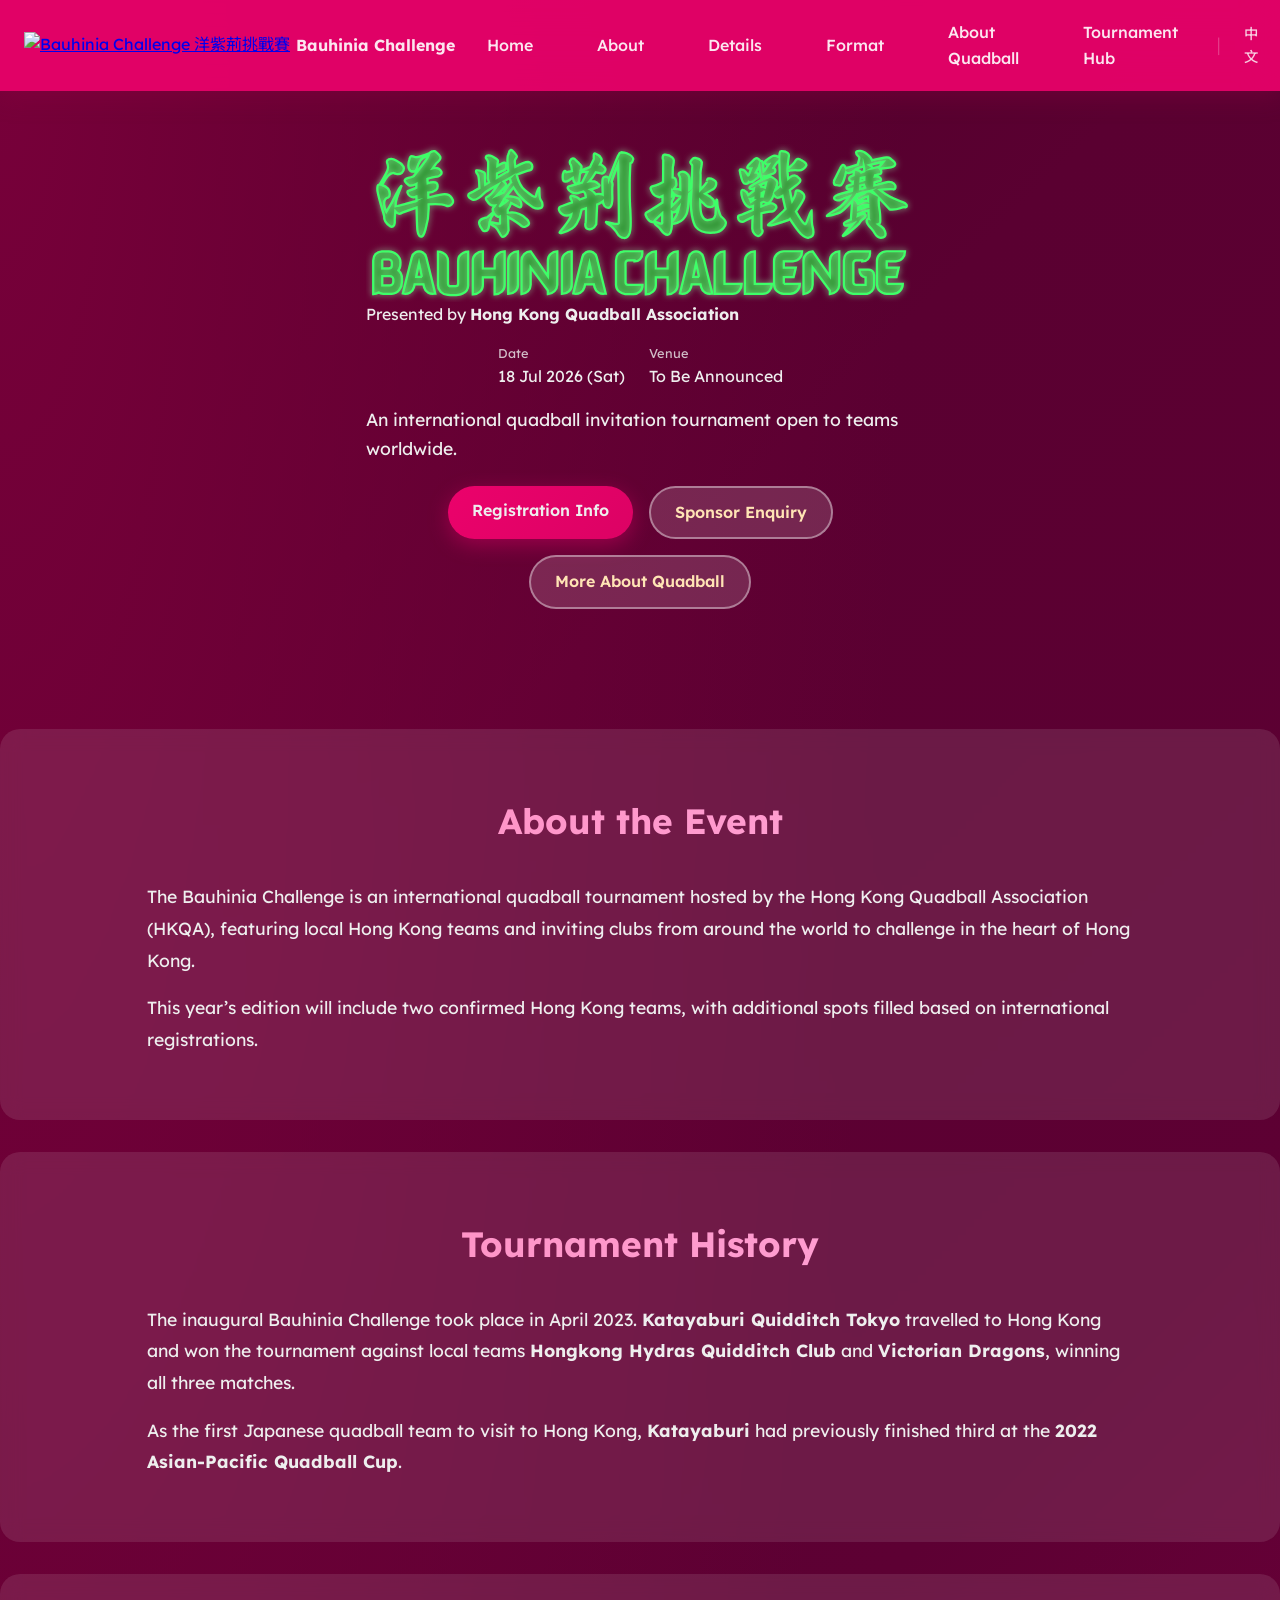
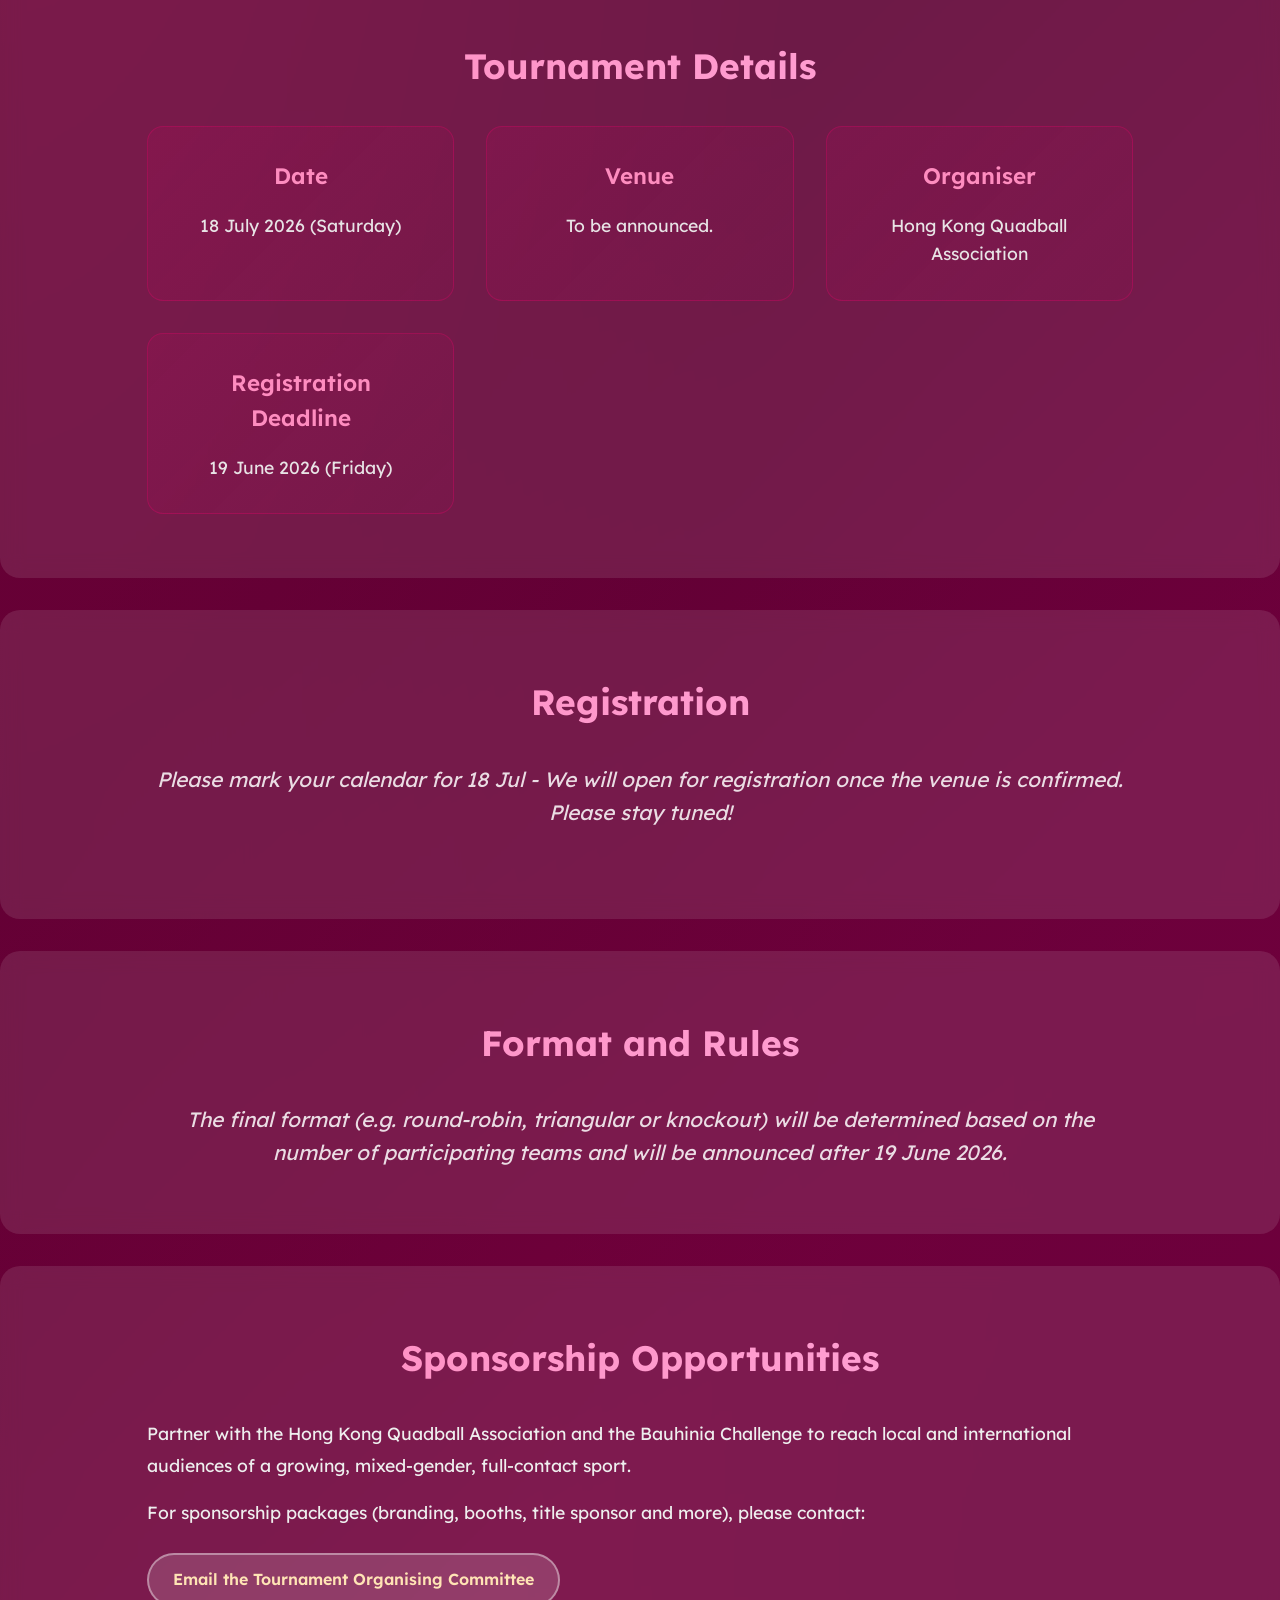
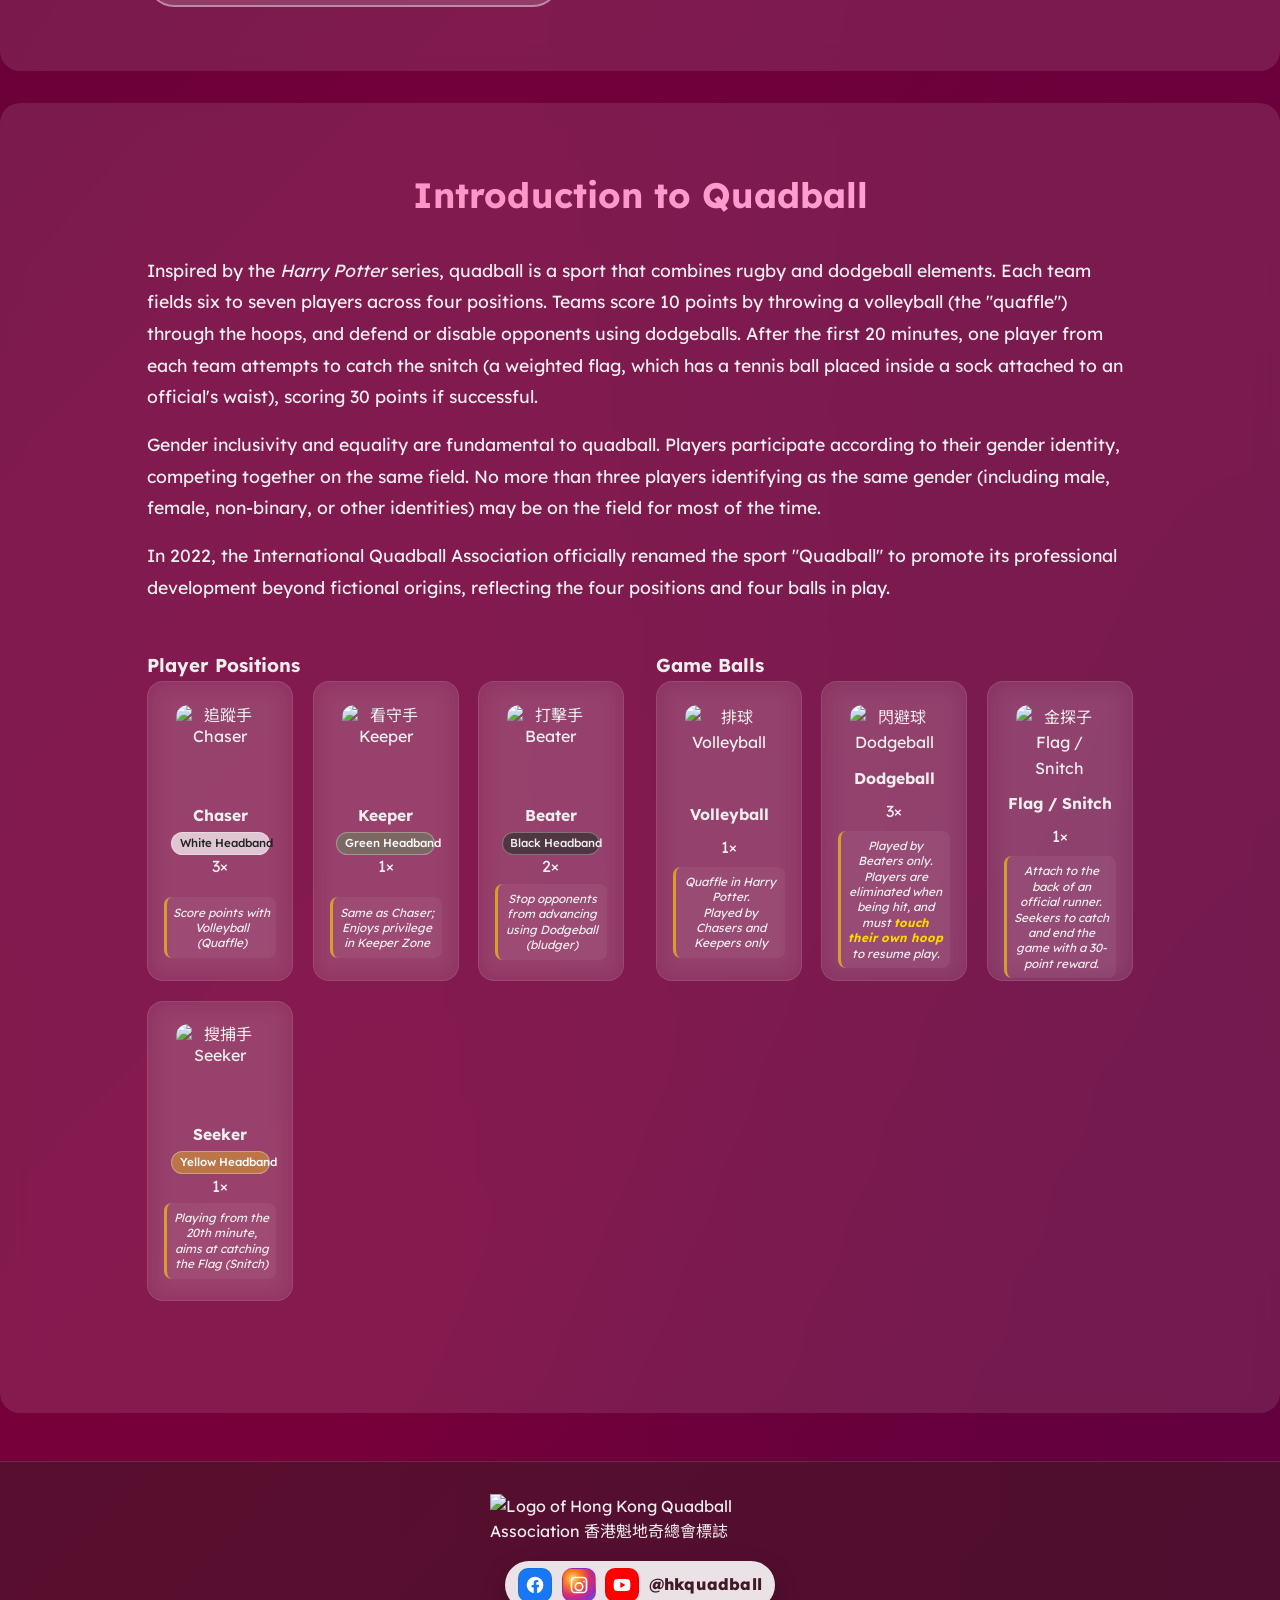
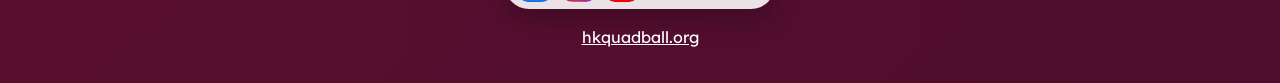
==== commit e05d948f: "Replace Hero Title with Logotype" ====
--- a/bauhinia-challenge/2026/index.html
+++ b/bauhinia-challenge/2026/index.html
@@ -5,6 +5,7 @@
 	<title>Bauhinia Challenge (2026) 洋紫荊挑戰賽（二零二六）</title>
 	<meta name="viewport" content="width=device-width, initial-scale=1">
 	<link rel="stylesheet" href="assets/bc.css">
+	<link rel="icon" type="image/png" href="assets/Player-Keeper.png">
 </head>
 <body>
 <!-- Postponement Modal 
@@ -84,11 +85,13 @@
 
       <!-- hero title image -->
       <div class="hero-title-img">
-        <h1>
-          Bauhinia Challenge<br>洋紫荊挑戰賽
-        </h1>
-	  <p class="hero-tagline en">Presented by <strong>Hong Kong Quadball Association</strong></p>
+        <img
+          src="assets/img/BC-Brand-Neon.svg"
+          alt="Bauhinia Challenge 洋紫荊挑戰賽"
+          class="hero-title-img"
+        >
     </div>
+	<p class="hero-tagline en">Presented by <strong>Hong Kong Quadball Association</strong></p>
 
       <div class="hero-meta">
         <div class="hero-meta-item">
